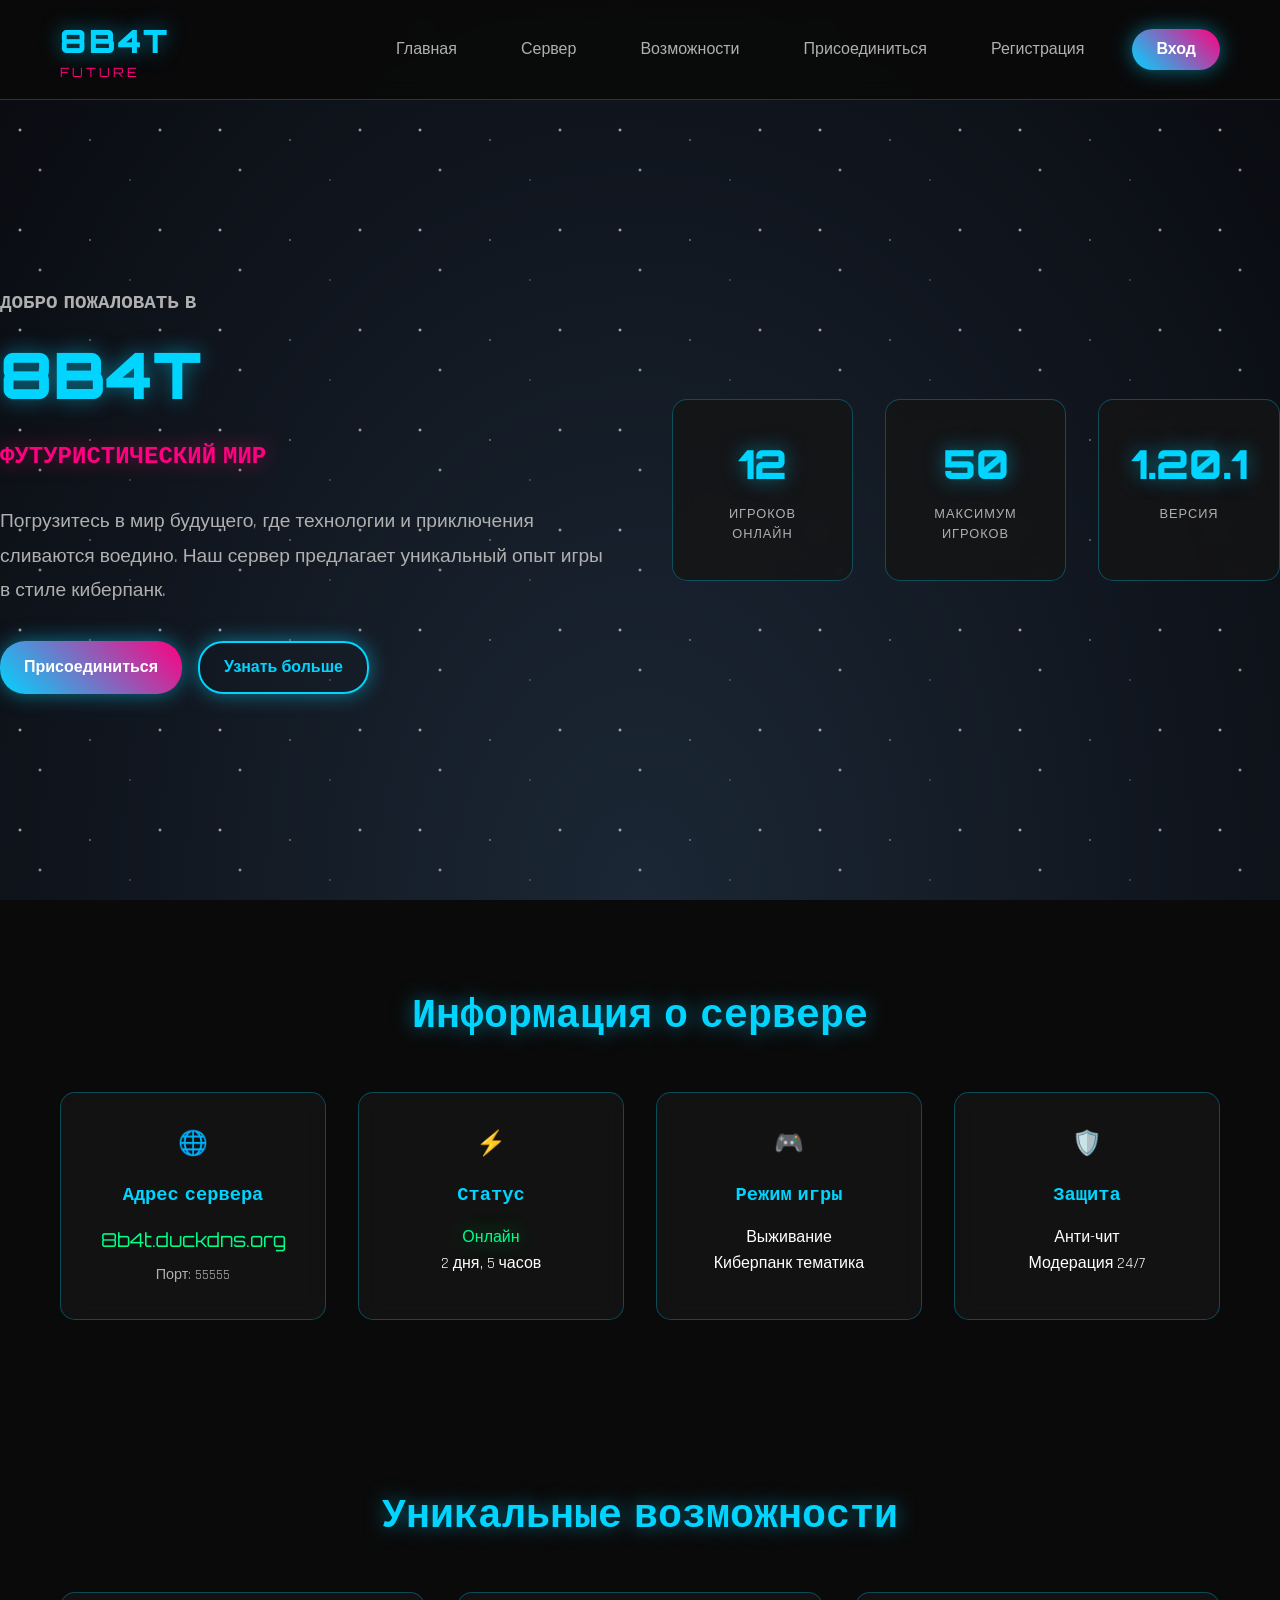
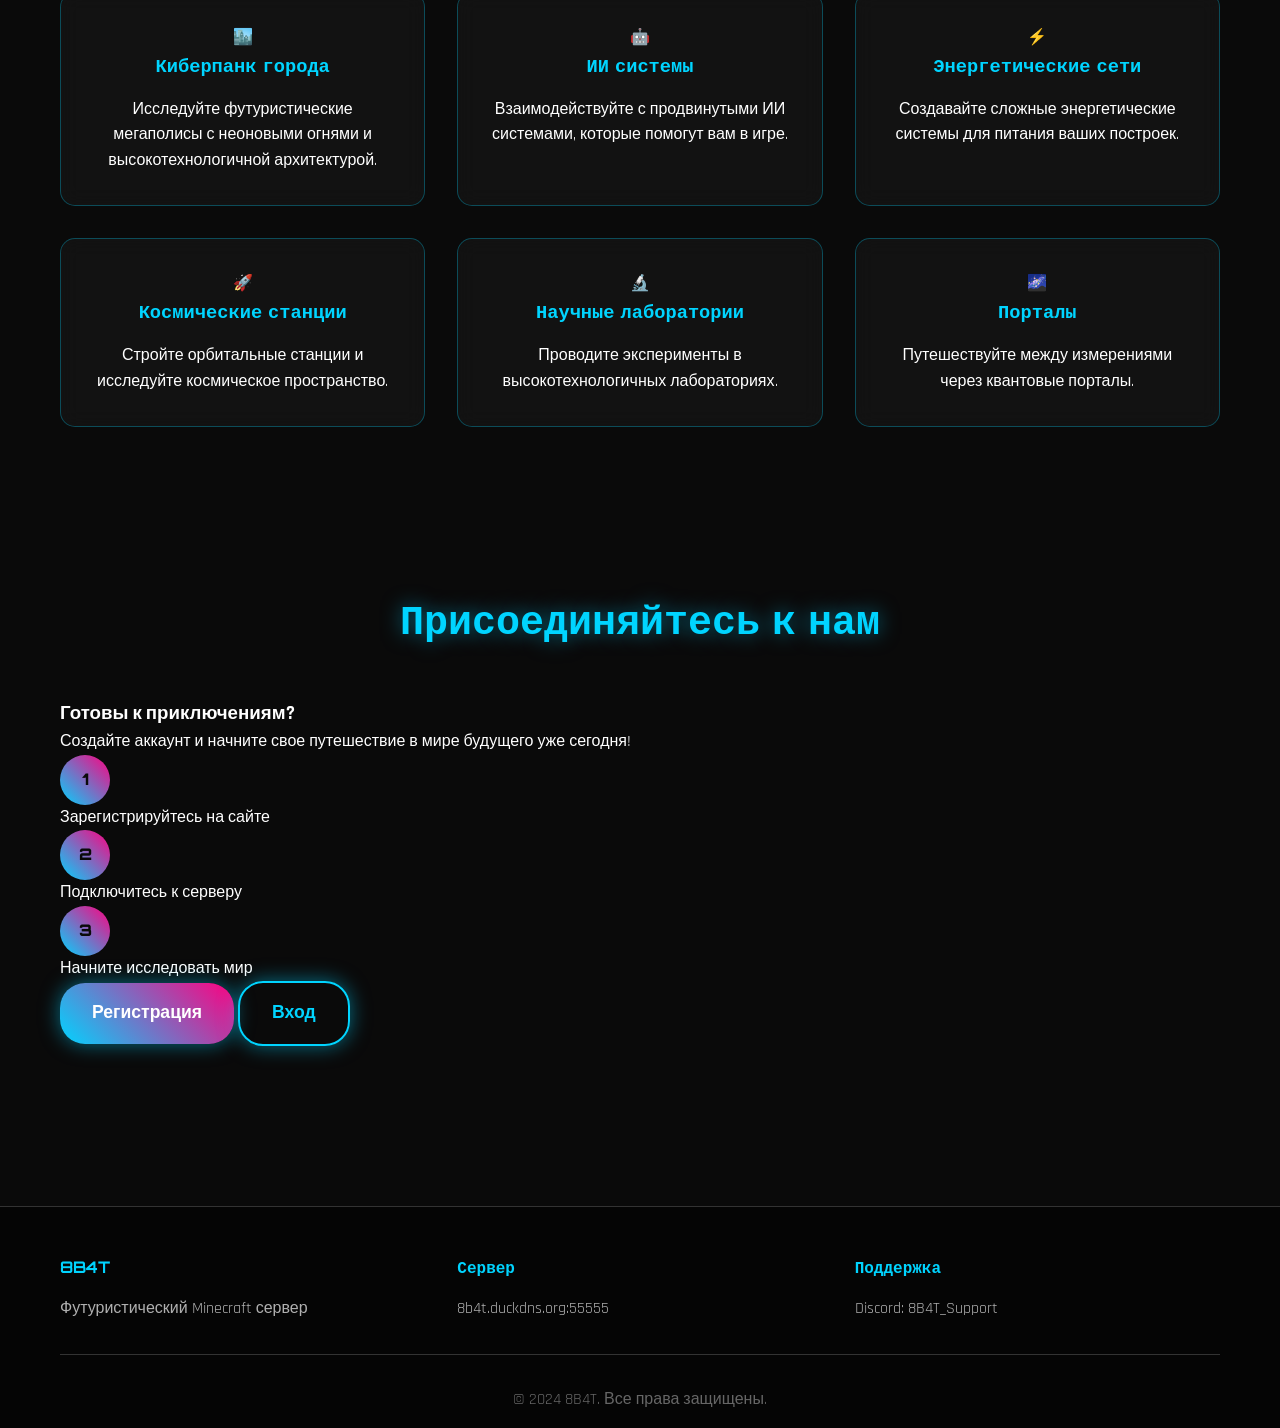
==== index.html @ 289419cd "Checkpoint before follow-up message Co-authored-by: dmitrievila951 <dmitrievila951@gmail.com>" ====
<!DOCTYPE html>
<html lang="ru">
<head>
    <meta charset="UTF-8">
    <meta name="viewport" content="width=device-width, initial-scale=1.0">
    <title>8B4T - Футуристический Minecraft Сервер</title>
    <link rel="stylesheet" href="static/css/style.css">
    <link href="https://fonts.googleapis.com/css2?family=Orbitron:wght@400;700;900&family=Rajdhani:wght@300;400;500;600;700&display=swap" rel="stylesheet">
</head>
<body>
    <div class="stars"></div>
    <div class="twinkling"></div>
    
    <nav class="navbar">
        <div class="nav-container">
            <div class="nav-logo">
                <span class="logo-text">8B4T</span>
                <span class="logo-subtitle">FUTURE</span>
            </div>
            <div class="nav-links">
                <a href="#home" class="nav-link">Главная</a>
                <a href="#server" class="nav-link">Сервер</a>
                <a href="#features" class="nav-link">Возможности</a>
                <a href="#join" class="nav-link">Присоединиться</a>
                <a href="register.html" class="nav-link">Регистрация</a>
                <a href="login.html" class="nav-link login-btn">Вход</a>
            </div>
        </div>
    </nav>

    <main>
        <!-- Hero Section -->
        <section id="home" class="hero">
            <div class="hero-content">
                <div class="hero-text">
                    <h1 class="hero-title">
                        <span class="title-line">ДОБРО ПОЖАЛОВАТЬ В</span>
                        <span class="title-main">8B4T</span>
                        <span class="title-subtitle">ФУТУРИСТИЧЕСКИЙ МИР</span>
                    </h1>
                    <p class="hero-description">
                        Погрузитесь в мир будущего, где технологии и приключения сливаются воедино. 
                        Наш сервер предлагает уникальный опыт игры в стиле киберпанк.
                    </p>
                    <div class="hero-buttons">
                        <a href="#join" class="btn btn-primary">Присоединиться</a>
                        <a href="#server" class="btn btn-secondary">Узнать больше</a>
                    </div>
                </div>
                <div class="hero-stats">
                    <div class="stat-item">
                        <div class="stat-number" id="player-count">12</div>
                        <div class="stat-label">Игроков онлайн</div>
                    </div>
                    <div class="stat-item">
                        <div class="stat-number">50</div>
                        <div class="stat-label">Максимум игроков</div>
                    </div>
                    <div class="stat-item">
                        <div class="stat-number">1.20.1</div>
                        <div class="stat-label">Версия</div>
                    </div>
                </div>
            </div>
        </section>

        <!-- Server Info Section -->
        <section id="server" class="server-info">
            <div class="container">
                <h2 class="section-title">Информация о сервере</h2>
                <div class="server-grid">
                    <div class="server-card">
                        <div class="card-icon">🌐</div>
                        <h3>Адрес сервера</h3>
                        <p class="server-address">8b4t.duckdns.org</p>
                        <p class="server-port">Порт: 55555</p>
                    </div>
                    <div class="server-card">
                        <div class="card-icon">⚡</div>
                        <h3>Статус</h3>
                        <p class="status online" id="server-status">Онлайн</p>
                        <p class="uptime" id="server-uptime">2 дня, 5 часов</p>
                    </div>
                    <div class="server-card">
                        <div class="card-icon">🎮</div>
                        <h3>Режим игры</h3>
                        <p>Выживание</p>
                        <p>Киберпанк тематика</p>
                    </div>
                    <div class="server-card">
                        <div class="card-icon">🛡️</div>
                        <h3>Защита</h3>
                        <p>Анти-чит</p>
                        <p>Модерация 24/7</p>
                    </div>
                </div>
            </div>
        </section>

        <!-- Features Section -->
        <section id="features" class="features">
            <div class="container">
                <h2 class="section-title">Уникальные возможности</h2>
                <div class="features-grid">
                    <div class="feature-card">
                        <div class="feature-icon">🏙️</div>
                        <h3>Киберпанк города</h3>
                        <p>Исследуйте футуристические мегаполисы с неоновыми огнями и высокотехнологичной архитектурой.</p>
                    </div>
                    <div class="feature-card">
                        <div class="feature-icon">🤖</div>
                        <h3>ИИ системы</h3>
                        <p>Взаимодействуйте с продвинутыми ИИ системами, которые помогут вам в игре.</p>
                    </div>
                    <div class="feature-card">
                        <div class="feature-icon">⚡</div>
                        <h3>Энергетические сети</h3>
                        <p>Создавайте сложные энергетические системы для питания ваших построек.</p>
                    </div>
                    <div class="feature-card">
                        <div class="feature-icon">🚀</div>
                        <h3>Космические станции</h3>
                        <p>Стройте орбитальные станции и исследуйте космическое пространство.</p>
                    </div>
                    <div class="feature-card">
                        <div class="feature-icon">🔬</div>
                        <h3>Научные лаборатории</h3>
                        <p>Проводите эксперименты в высокотехнологичных лабораториях.</p>
                    </div>
                    <div class="feature-card">
                        <div class="feature-icon">🌌</div>
                        <h3>Порталы</h3>
                        <p>Путешествуйте между измерениями через квантовые порталы.</p>
                    </div>
                </div>
            </div>
        </section>

        <!-- Join Section -->
        <section id="join" class="join-section">
            <div class="container">
                <h2 class="section-title">Присоединяйтесь к нам</h2>
                <div class="join-content">
                    <div class="join-text">
                        <h3>Готовы к приключениям?</h3>
                        <p>Создайте аккаунт и начните свое путешествие в мире будущего уже сегодня!</p>
                        <div class="join-steps">
                            <div class="step">
                                <div class="step-number">1</div>
                                <div class="step-text">Зарегистрируйтесь на сайте</div>
                            </div>
                            <div class="step">
                                <div class="step-number">2</div>
                                <div class="step-text">Подключитесь к серверу</div>
                            </div>
                            <div class="step">
                                <div class="step-number">3</div>
                                <div class="step-text">Начните исследовать мир</div>
                            </div>
                        </div>
                    </div>
                    <div class="join-actions">
                        <a href="register.html" class="btn btn-primary btn-large">Регистрация</a>
                        <a href="login.html" class="btn btn-secondary btn-large">Вход</a>
                    </div>
                </div>
            </div>
        </section>
    </main>

    <footer class="footer">
        <div class="container">
            <div class="footer-content">
                <div class="footer-section">
                    <h4>8B4T</h4>
                    <p>Футуристический Minecraft сервер</p>
                </div>
                <div class="footer-section">
                    <h4>Сервер</h4>
                    <p>8b4t.duckdns.org:55555</p>
                </div>
                <div class="footer-section">
                    <h4>Поддержка</h4>
                    <p>Discord: 8B4T_Support</p>
                </div>
            </div>
            <div class="footer-bottom">
                <p>&copy; 2024 8B4T. Все права защищены.</p>
            </div>
        </div>
    </footer>

    <script src="static/js/main.js"></script>
</body>
</html>
---- static/css/style.css ----
/* Основные переменные */
:root {
    --primary-color: #00d4ff;
    --secondary-color: #ff0080;
    --accent-color: #00ff88;
    --background-dark: #0a0a0a;
    --background-darker: #050505;
    --text-primary: #ffffff;
    --text-secondary: #b0b0b0;
    --text-muted: #666666;
    --border-color: #333333;
    --card-bg: rgba(20, 20, 20, 0.8);
    --card-border: rgba(0, 212, 255, 0.3);
    --glow-primary: 0 0 20px rgba(0, 212, 255, 0.5);
    --glow-secondary: 0 0 20px rgba(255, 0, 128, 0.5);
    --glow-accent: 0 0 20px rgba(0, 255, 136, 0.5);
    --font-primary: 'Orbitron', monospace;
    --font-secondary: 'Rajdhani', sans-serif;
}

/* Сброс стилей */
* {
    margin: 0;
    padding: 0;
    box-sizing: border-box;
}

/* Анимация звезд */
@keyframes twinkle {
    0%, 100% { opacity: 0.3; }
    50% { opacity: 1; }
}

@keyframes float {
    0%, 100% { transform: translateY(0px); }
    50% { transform: translateY(-10px); }
}

@keyframes glow {
    0%, 100% { box-shadow: var(--glow-primary); }
    50% { box-shadow: 0 0 30px rgba(0, 212, 255, 0.8); }
}

@keyframes pulse {
    0%, 100% { transform: scale(1); }
    50% { transform: scale(1.05); }
}

/* Фон со звездами */
.stars {
    position: fixed;
    top: 0;
    left: 0;
    width: 100%;
    height: 100%;
    background: radial-gradient(ellipse at bottom, #1b2735 0%, #090a0f 100%);
    z-index: -2;
}

.twinkling {
    position: fixed;
    top: 0;
    left: 0;
    width: 100%;
    height: 100%;
    background-image: 
        radial-gradient(2px 2px at 20px 30px, #eee, transparent),
        radial-gradient(2px 2px at 40px 70px, rgba(255,255,255,0.8), transparent),
        radial-gradient(1px 1px at 90px 40px, #fff, transparent),
        radial-gradient(1px 1px at 130px 80px, rgba(255,255,255,0.6), transparent),
        radial-gradient(2px 2px at 160px 30px, #ddd, transparent);
    background-repeat: repeat;
    background-size: 200px 100px;
    animation: twinkle 4s ease-in-out infinite;
    z-index: -1;
}

/* Основные стили */
body {
    font-family: var(--font-secondary);
    background: var(--background-dark);
    color: var(--text-primary);
    line-height: 1.6;
    overflow-x: hidden;
}

.container {
    max-width: 1200px;
    margin: 0 auto;
    padding: 0 20px;
}

/* Навигация */
.navbar {
    position: fixed;
    top: 0;
    left: 0;
    right: 0;
    background: rgba(10, 10, 10, 0.95);
    backdrop-filter: blur(10px);
    border-bottom: 1px solid var(--border-color);
    z-index: 1000;
    padding: 1rem 0;
}

.nav-container {
    max-width: 1200px;
    margin: 0 auto;
    padding: 0 20px;
    display: flex;
    justify-content: space-between;
    align-items: center;
}

.nav-logo {
    display: flex;
    flex-direction: column;
    align-items: flex-start;
}

.logo-link {
    text-decoration: none;
    color: var(--text-primary);
}

.logo-text {
    font-family: var(--font-primary);
    font-size: 2rem;
    font-weight: 900;
    color: var(--primary-color);
    text-shadow: var(--glow-primary);
    letter-spacing: 2px;
}

.logo-subtitle {
    font-family: var(--font-primary);
    font-size: 0.8rem;
    color: var(--secondary-color);
    letter-spacing: 3px;
    margin-top: -5px;
}

.nav-links {
    display: flex;
    gap: 2rem;
    align-items: center;
}

.nav-link {
    color: var(--text-secondary);
    text-decoration: none;
    font-weight: 500;
    transition: all 0.3s ease;
    position: relative;
    padding: 0.5rem 1rem;
    border-radius: 5px;
}

.nav-link:hover {
    color: var(--primary-color);
    text-shadow: var(--glow-primary);
}

.nav-link::after {
    content: '';
    position: absolute;
    bottom: 0;
    left: 50%;
    width: 0;
    height: 2px;
    background: var(--primary-color);
    transition: all 0.3s ease;
    transform: translateX(-50%);
}

.nav-link:hover::after {
    width: 100%;
}

.login-btn {
    background: linear-gradient(45deg, var(--primary-color), var(--secondary-color));
    color: var(--text-primary) !important;
    padding: 0.5rem 1.5rem !important;
    border-radius: 25px;
    font-weight: 600;
    box-shadow: var(--glow-primary);
}

.login-btn:hover {
    transform: translateY(-2px);
    box-shadow: 0 5px 20px rgba(0, 212, 255, 0.6);
}

/* Кнопки */
.btn {
    display: inline-flex;
    align-items: center;
    gap: 0.5rem;
    padding: 0.75rem 1.5rem;
    border: none;
    border-radius: 25px;
    font-family: var(--font-secondary);
    font-weight: 600;
    text-decoration: none;
    cursor: pointer;
    transition: all 0.3s ease;
    position: relative;
    overflow: hidden;
}

.btn-primary {
    background: linear-gradient(45deg, var(--primary-color), var(--secondary-color));
    color: var(--text-primary);
    box-shadow: var(--glow-primary);
}

.btn-primary:hover {
    transform: translateY(-2px);
    box-shadow: 0 5px 20px rgba(0, 212, 255, 0.6);
}

.btn-secondary {
    background: transparent;
    color: var(--primary-color);
    border: 2px solid var(--primary-color);
    box-shadow: var(--glow-primary);
}

.btn-secondary:hover {
    background: var(--primary-color);
    color: var(--background-dark);
    transform: translateY(-2px);
}

.btn-large {
    padding: 1rem 2rem;
    font-size: 1.1rem;
}

.btn-full {
    width: 100%;
    justify-content: center;
}

/* Главная страница */
.hero {
    min-height: 100vh;
    display: flex;
    align-items: center;
    padding-top: 80px;
}

.hero-content {
    display: grid;
    grid-template-columns: 1fr 1fr;
    gap: 4rem;
    align-items: center;
}

.hero-title {
    font-family: var(--font-primary);
    margin-bottom: 2rem;
}

.title-line {
    display: block;
    font-size: 1.2rem;
    color: var(--text-secondary);
    margin-bottom: 0.5rem;
}

.title-main {
    display: block;
    font-size: 4rem;
    font-weight: 900;
    color: var(--primary-color);
    text-shadow: var(--glow-primary);
    margin-bottom: 0.5rem;
    animation: pulse 3s ease-in-out infinite;
}

.title-subtitle {
    display: block;
    font-size: 1.5rem;
    color: var(--secondary-color);
    text-shadow: var(--glow-secondary);
}

.hero-description {
    font-size: 1.2rem;
    color: var(--text-secondary);
    margin-bottom: 2rem;
    line-height: 1.8;
}

.hero-buttons {
    display: flex;
    gap: 1rem;
    flex-wrap: wrap;
}

.hero-stats {
    display: grid;
    grid-template-columns: repeat(3, 1fr);
    gap: 2rem;
}

.stat-item {
    text-align: center;
    padding: 2rem;
    background: var(--card-bg);
    border: 1px solid var(--card-border);
    border-radius: 15px;
    backdrop-filter: blur(10px);
    transition: all 0.3s ease;
}

.stat-item:hover {
    transform: translateY(-5px);
    box-shadow: var(--glow-primary);
}

.stat-number {
    font-family: var(--font-primary);
    font-size: 2.5rem;
    font-weight: 900;
    color: var(--primary-color);
    text-shadow: var(--glow-primary);
    margin-bottom: 0.5rem;
}

.stat-label {
    color: var(--text-secondary);
    font-size: 0.9rem;
    text-transform: uppercase;
    letter-spacing: 1px;
}

/* Секции */
.server-info, .features, .join-section {
    padding: 5rem 0;
}

.section-title {
    font-family: var(--font-primary);
    font-size: 2.5rem;
    text-align: center;
    margin-bottom: 3rem;
    color: var(--primary-color);
    text-shadow: var(--glow-primary);
}

.server-grid, .features-grid {
    display: grid;
    grid-template-columns: repeat(auto-fit, minmax(250px, 1fr));
    gap: 2rem;
}

.server-card, .feature-card {
    background: var(--card-bg);
    border: 1px solid var(--card-border);
    border-radius: 15px;
    padding: 2rem;
    text-align: center;
    backdrop-filter: blur(10px);
    transition: all 0.3s ease;
}

.server-card:hover, .feature-card:hover {
    transform: translateY(-5px);
    box-shadow: var(--glow-primary);
}

.card-icon {
    font-size: 3rem;
    margin-bottom: 1rem;
}

.server-card h3, .feature-card h3 {
    font-family: var(--font-primary);
    color: var(--primary-color);
    margin-bottom: 1rem;
}

.server-address {
    font-family: var(--font-primary);
    font-size: 1.2rem;
    color: var(--accent-color);
    margin-bottom: 0.5rem;
}

.server-port {
    color: var(--text-secondary);
    font-size: 0.9rem;
}

.status.online {
    color: var(--accent-color);
    text-shadow: var(--glow-accent);
}

/* Формы авторизации */
.auth-main {
    min-height: 100vh;
    display: flex;
    align-items: center;
    justify-content: center;
    padding-top: 80px;
}

.auth-container {
    width: 100%;
    max-width: 400px;
    padding: 0 20px;
}

.auth-card {
    background: var(--card-bg);
    border: 1px solid var(--card-border);
    border-radius: 20px;
    padding: 2rem;
    backdrop-filter: blur(10px);
    box-shadow: var(--glow-primary);
}

.auth-header {
    text-align: center;
    margin-bottom: 2rem;
}

.auth-title {
    font-family: var(--font-primary);
    font-size: 2rem;
    color: var(--primary-color);
    margin-bottom: 0.5rem;
}

.auth-subtitle {
    color: var(--text-secondary);
}

.auth-form {
    display: flex;
    flex-direction: column;
    gap: 1.5rem;
}

.form-group {
    position: relative;
}

.form-label {
    display: block;
    margin-bottom: 0.5rem;
    color: var(--text-secondary);
    font-weight: 500;
}

.input-container {
    position: relative;
}

.form-input {
    width: 100%;
    padding: 1rem;
    background: rgba(255, 255, 255, 0.05);
    border: 1px solid var(--border-color);
    border-radius: 10px;
    color: var(--text-primary);
    font-size: 1rem;
    transition: all 0.3s ease;
}

.form-input:focus {
    outline: none;
    border-color: var(--primary-color);
    box-shadow: var(--glow-primary);
    background: rgba(255, 255, 255, 0.1);
}

.input-border {
    position: absolute;
    bottom: 0;
    left: 0;
    width: 0;
    height: 2px;
    background: var(--primary-color);
    transition: width 0.3s ease;
}

.form-input:focus + .input-border {
    width: 100%;
}

.password-toggle {
    position: absolute;
    right: 1rem;
    top: 50%;
    transform: translateY(-50%);
    background: none;
    border: none;
    color: var(--text-secondary);
    cursor: pointer;
    font-size: 1.2rem;
}

.password-strength {
    margin-top: 0.5rem;
}

.strength-bar {
    width: 100%;
    height: 4px;
    background: var(--border-color);
    border-radius: 2px;
    overflow: hidden;
}

.strength-fill {
    height: 100%;
    background: var(--primary-color);
    transition: width 0.3s ease;
}

.strength-text {
    font-size: 0.8rem;
    color: var(--text-secondary);
    margin-top: 0.25rem;
}

.validation-info {
    margin-top: 0.5rem;
}

.validation-text {
    font-size: 0.8rem;
    color: var(--text-muted);
}

.password-match {
    margin-top: 0.5rem;
    font-size: 0.8rem;
    color: var(--secondary-color);
}

.checkbox-container {
    display: flex;
    align-items: flex-start;
    gap: 0.5rem;
    cursor: pointer;
}

.checkbox-container input[type="checkbox"] {
    display: none;
}

.checkmark {
    width: 20px;
    height: 20px;
    border: 2px solid var(--border-color);
    border-radius: 4px;
    position: relative;
    flex-shrink: 0;
    margin-top: 2px;
}

.checkbox-container input[type="checkbox"]:checked + .checkmark {
    background: var(--primary-color);
    border-color: var(--primary-color);
}

.checkbox-container input[type="checkbox"]:checked + .checkmark::after {
    content: '✓';
    position: absolute;
    top: 50%;
    left: 50%;
    transform: translate(-50%, -50%);
    color: var(--background-dark);
    font-weight: bold;
}

.checkbox-text {
    font-size: 0.9rem;
    color: var(--text-secondary);
    line-height: 1.4;
}

.link {
    color: var(--primary-color);
    text-decoration: none;
    transition: color 0.3s ease;
}

.link:hover {
    color: var(--accent-color);
}

.auth-footer {
    text-align: center;
    margin-top: 2rem;
    padding-top: 2rem;
    border-top: 1px solid var(--border-color);
}

.security-info {
    margin-top: 2rem;
    padding: 1rem;
    background: rgba(0, 255, 136, 0.1);
    border: 1px solid rgba(0, 255, 136, 0.3);
    border-radius: 10px;
    display: flex;
    align-items: center;
    gap: 1rem;
}

.security-icon {
    font-size: 1.5rem;
}

/* Сообщения */
.flash-messages {
    margin-bottom: 1.5rem;
}

.flash-message {
    padding: 1rem;
    border-radius: 10px;
    margin-bottom: 0.5rem;
    font-weight: 500;
}

.flash-success {
    background: rgba(0, 255, 136, 0.1);
    border: 1px solid rgba(0, 255, 136, 0.3);
    color: var(--accent-color);
}

.flash-error {
    background: rgba(255, 0, 128, 0.1);
    border: 1px solid rgba(255, 0, 128, 0.3);
    color: var(--secondary-color);
}

.flash-info {
    background: rgba(0, 212, 255, 0.1);
    border: 1px solid rgba(0, 212, 255, 0.3);
    color: var(--primary-color);
}

/* Панель управления */
.dashboard-main {
    padding-top: 100px;
    min-height: 100vh;
}

.dashboard-header {
    text-align: center;
    margin-bottom: 3rem;
}

.dashboard-title {
    font-family: var(--font-primary);
    font-size: 2.5rem;
    color: var(--primary-color);
    margin-bottom: 0.5rem;
}

.dashboard-subtitle {
    color: var(--text-secondary);
    font-size: 1.2rem;
}

.dashboard-grid {
    display: grid;
    grid-template-columns: repeat(auto-fit, minmax(300px, 1fr));
    gap: 2rem;
    margin-bottom: 3rem;
}

.dashboard-card {
    background: var(--card-bg);
    border: 1px solid var(--card-border);
    border-radius: 15px;
    overflow: hidden;
    backdrop-filter: blur(10px);
    transition: all 0.3s ease;
}

.dashboard-card:hover {
    transform: translateY(-5px);
    box-shadow: var(--glow-primary);
}

.card-header {
    background: rgba(0, 212, 255, 0.1);
    padding: 1.5rem;
    display: flex;
    justify-content: space-between;
    align-items: center;
    border-bottom: 1px solid var(--card-border);
}

.card-header h3 {
    font-family: var(--font-primary);
    color: var(--primary-color);
    margin: 0;
}

.card-icon {
    font-size: 1.5rem;
}

.card-content {
    padding: 1.5rem;
}

.info-item {
    display: flex;
    justify-content: space-between;
    align-items: center;
    padding: 0.5rem 0;
    border-bottom: 1px solid rgba(255, 255, 255, 0.1);
}

.info-item:last-child {
    border-bottom: none;
}

.info-label {
    color: var(--text-secondary);
    font-weight: 500;
}

.info-value {
    color: var(--text-primary);
    font-weight: 600;
}

/* Статус сервера */
.server-status-widget {
    text-align: center;
}

.status-indicator {
    display: inline-flex;
    align-items: center;
    gap: 0.5rem;
    padding: 0.5rem 1rem;
    border-radius: 25px;
    margin-bottom: 1rem;
}

.status-indicator.online {
    background: rgba(0, 255, 136, 0.1);
    border: 1px solid rgba(0, 255, 136, 0.3);
    color: var(--accent-color);
}

.status-dot {
    width: 10px;
    height: 10px;
    border-radius: 50%;
    background: var(--accent-color);
    animation: pulse 2s ease-in-out infinite;
}

.server-stats {
    display: grid;
    grid-template-columns: repeat(3, 1fr);
    gap: 1rem;
}

.stat-row {
    text-align: center;
}

.stat-label {
    display: block;
    font-size: 0.8rem;
    color: var(--text-secondary);
    margin-bottom: 0.25rem;
}

.stat-value {
    font-family: var(--font-primary);
    font-size: 1.2rem;
    color: var(--primary-color);
}

/* Быстрые действия */
.quick-actions {
    display: flex;
    flex-direction: column;
    gap: 1rem;
}

.action-btn {
    display: flex;
    align-items: center;
    gap: 0.5rem;
    padding: 1rem;
    background: rgba(255, 255, 255, 0.05);
    border: 1px solid var(--border-color);
    border-radius: 10px;
    color: var(--text-primary);
    text-decoration: none;
    transition: all 0.3s ease;
    cursor: pointer;
}

.action-btn:hover {
    background: rgba(0, 212, 255, 0.1);
    border-color: var(--primary-color);
    transform: translateX(5px);
}

.action-icon {
    font-size: 1.2rem;
}

/* Подключение */
.connection-info {
    margin-bottom: 1.5rem;
}

.connection-item {
    display: flex;
    align-items: center;
    gap: 1rem;
    padding: 0.5rem 0;
    border-bottom: 1px solid rgba(255, 255, 255, 0.1);
}

.connection-item:last-child {
    border-bottom: none;
}

.connection-label {
    color: var(--text-secondary);
    font-weight: 500;
    min-width: 80px;
}

.connection-value {
    font-family: var(--font-primary);
    color: var(--primary-color);
    flex: 1;
}

.copy-btn {
    background: none;
    border: none;
    color: var(--text-secondary);
    cursor: pointer;
    font-size: 1rem;
    transition: color 0.3s ease;
}

.copy-btn:hover {
    color: var(--primary-color);
}

.connection-steps {
    background: rgba(255, 255, 255, 0.05);
    padding: 1rem;
    border-radius: 10px;
}

.connection-steps h4 {
    color: var(--primary-color);
    margin-bottom: 1rem;
}

.connection-steps ol {
    padding-left: 1.5rem;
}

.connection-steps li {
    margin-bottom: 0.5rem;
    color: var(--text-secondary);
}

/* Уведомления */
.notifications-section {
    background: var(--card-bg);
    border: 1px solid var(--card-border);
    border-radius: 15px;
    padding: 2rem;
    backdrop-filter: blur(10px);
}

.notifications-section h3 {
    font-family: var(--font-primary);
    color: var(--primary-color);
    margin-bottom: 1.5rem;
}

.notifications-list {
    display: flex;
    flex-direction: column;
    gap: 1rem;
}

.notification-item {
    display: flex;
    gap: 1rem;
    padding: 1rem;
    background: rgba(255, 255, 255, 0.05);
    border-radius: 10px;
    transition: all 0.3s ease;
}

.notification-item:hover {
    background: rgba(255, 255, 255, 0.1);
    transform: translateX(5px);
}

.notification-icon {
    font-size: 1.5rem;
    flex-shrink: 0;
}

.notification-content h4 {
    color: var(--primary-color);
    margin-bottom: 0.5rem;
}

.notification-content p {
    color: var(--text-secondary);
    margin-bottom: 0.5rem;
}

.notification-time {
    font-size: 0.8rem;
    color: var(--text-muted);
}

/* Информация о сервере */
.server-info-main {
    padding-top: 100px;
    min-height: 100vh;
}

.server-info-header {
    text-align: center;
    margin-bottom: 3rem;
}

.server-info-title {
    font-family: var(--font-primary);
    font-size: 2.5rem;
    color: var(--primary-color);
    margin-bottom: 0.5rem;
}

.server-info-subtitle {
    color: var(--text-secondary);
    font-size: 1.2rem;
}

.server-section {
    margin-bottom: 4rem;
}

.info-grid {
    display: grid;
    grid-template-columns: repeat(auto-fit, minmax(200px, 1fr));
    gap: 2rem;
}

.info-card {
    background: var(--card-bg);
    border: 1px solid var(--card-border);
    border-radius: 15px;
    padding: 2rem;
    text-align: center;
    backdrop-filter: blur(10px);
    transition: all 0.3s ease;
}

.info-card:hover {
    transform: translateY(-5px);
    box-shadow: var(--glow-primary);
}

.info-icon {
    font-size: 3rem;
    margin-bottom: 1rem;
}

.info-card h3 {
    font-family: var(--font-primary);
    color: var(--primary-color);
    margin-bottom: 1rem;
}

.info-value {
    font-family: var(--font-primary);
    font-size: 1.5rem;
    color: var(--accent-color);
    margin-bottom: 0.5rem;
}

.info-description {
    color: var(--text-secondary);
    font-size: 0.9rem;
}

/* Статус */
.status-container {
    display: flex;
    justify-content: center;
}

.status-card {
    background: var(--card-bg);
    border: 1px solid var(--card-border);
    border-radius: 15px;
    padding: 2rem;
    backdrop-filter: blur(10px);
    min-width: 300px;
}

.status-header {
    text-align: center;
    margin-bottom: 2rem;
}

.status-details {
    display: flex;
    flex-direction: column;
    gap: 1rem;
}

.status-item {
    display: flex;
    justify-content: space-between;
    align-items: center;
    padding: 0.5rem 0;
    border-bottom: 1px solid rgba(255, 255, 255, 0.1);
}

.status-item:last-child {
    border-bottom: none;
}

.status-label {
    color: var(--text-secondary);
    font-weight: 500;
}

.status-value {
    font-family: var(--font-primary);
    color: var(--primary-color);
}

/* Возможности */
.features-grid {
    display: grid;
    grid-template-columns: repeat(auto-fit, minmax(300px, 1fr));
    gap: 2rem;
}

.feature-list {
    list-style: none;
    padding: 0;
    margin-top: 1rem;
}

.feature-list li {
    padding: 0.5rem 0;
    color: var(--text-secondary);
    position: relative;
    padding-left: 1.5rem;
}

.feature-list li::before {
    content: '▶';
    position: absolute;
    left: 0;
    color: var(--primary-color);
}

/* Правила */
.rules-container {
    display: flex;
    justify-content: center;
}

.rules-grid {
    display: grid;
    grid-template-columns: repeat(auto-fit, minmax(250px, 1fr));
    gap: 2rem;
    max-width: 1000px;
}

.rule-card {
    background: var(--card-bg);
    border: 1px solid var(--card-border);
    border-radius: 15px;
    padding: 2rem;
    text-align: center;
    backdrop-filter: blur(10px);
    transition: all 0.3s ease;
}

.rule-card:hover {
    transform: translateY(-5px);
    box-shadow: var(--glow-primary);
}

.rule-icon {
    font-size: 3rem;
    margin-bottom: 1rem;
}

.rule-card h3 {
    font-family: var(--font-primary);
    color: var(--primary-color);
    margin-bottom: 1rem;
}

.rule-card p {
    color: var(--text-secondary);
    line-height: 1.6;
}

/* Инструкция по подключению */
.connection-guide {
    max-width: 800px;
    margin: 0 auto;
}

.guide-steps {
    display: flex;
    flex-direction: column;
    gap: 2rem;
    margin-bottom: 3rem;
}

.guide-step {
    display: flex;
    gap: 2rem;
    align-items: flex-start;
    padding: 2rem;
    background: var(--card-bg);
    border: 1px solid var(--card-border);
    border-radius: 15px;
    backdrop-filter: blur(10px);
    transition: all 0.3s ease;
}

.guide-step:hover {
    transform: translateX(10px);
    box-shadow: var(--glow-primary);
}

.step-number {
    width: 50px;
    height: 50px;
    background: linear-gradient(45deg, var(--primary-color), var(--secondary-color));
    border-radius: 50%;
    display: flex;
    align-items: center;
    justify-content: center;
    font-family: var(--font-primary);
    font-weight: 900;
    color: var(--background-dark);
    flex-shrink: 0;
}

.step-content h3 {
    font-family: var(--font-primary);
    color: var(--primary-color);
    margin-bottom: 0.5rem;
}

.step-content p {
    color: var(--text-secondary);
    line-height: 1.6;
}

.connection-actions {
    display: flex;
    gap: 1rem;
    justify-content: center;
    flex-wrap: wrap;
}

.btn-icon {
    font-size: 1.2rem;
}

/* Страницы ошибок */
.error-main {
    min-height: 100vh;
    display: flex;
    align-items: center;
    justify-content: center;
    padding-top: 80px;
}

.error-container {
    text-align: center;
    max-width: 600px;
    padding: 0 20px;
}

.error-content {
    background: var(--card-bg);
    border: 1px solid var(--card-border);
    border-radius: 20px;
    padding: 3rem;
    backdrop-filter: blur(10px);
    box-shadow: var(--glow-primary);
}

.error-code {
    font-family: var(--font-primary);
    font-size: 6rem;
    font-weight: 900;
    color: var(--primary-color);
    text-shadow: var(--glow-primary);
    margin-bottom: 1rem;
    animation: pulse 3s ease-in-out infinite;
}

.error-title {
    font-family: var(--font-primary);
    font-size: 2rem;
    color: var(--text-primary);
    margin-bottom: 1rem;
}

.error-description {
    color: var(--text-secondary);
    font-size: 1.1rem;
    line-height: 1.6;
    margin-bottom: 2rem;
}

.error-actions {
    display: flex;
    gap: 1rem;
    justify-content: center;
    flex-wrap: wrap;
}

/* Футер */
.footer {
    background: var(--background-darker);
    border-top: 1px solid var(--border-color);
    padding: 3rem 0 1rem;
    margin-top: 5rem;
}

.footer-content {
    display: grid;
    grid-template-columns: repeat(auto-fit, minmax(200px, 1fr));
    gap: 2rem;
    margin-bottom: 2rem;
}

.footer-section h4 {
    font-family: var(--font-primary);
    color: var(--primary-color);
    margin-bottom: 1rem;
}

.footer-section p {
    color: var(--text-secondary);
    line-height: 1.6;
}

.footer-bottom {
    text-align: center;
    padding-top: 2rem;
    border-top: 1px solid var(--border-color);
    color: var(--text-muted);
}

/* Адаптивность */
@media (max-width: 768px) {
    .hero-content {
        grid-template-columns: 1fr;
        gap: 2rem;
        text-align: center;
    }
    
    .title-main {
        font-size: 3rem;
    }
    
    .hero-stats {
        grid-template-columns: 1fr;
    }
    
    .nav-links {
        gap: 1rem;
    }
    
    .dashboard-grid {
        grid-template-columns: 1fr;
    }
    
    .server-stats {
        grid-template-columns: 1fr;
    }
    
    .guide-step {
        flex-direction: column;
        text-align: center;
    }
    
    .connection-actions {
        flex-direction: column;
    }
    
    .error-code {
        font-size: 4rem;
    }
}

@media (max-width: 480px) {
    .container {
        padding: 0 15px;
    }
    
    .nav-container {
        padding: 0 15px;
    }
    
    .logo-text {
        font-size: 1.5rem;
    }
    
    .title-main {
        font-size: 2.5rem;
    }
    
    .section-title {
        font-size: 2rem;
    }
    
    .auth-card {
        padding: 1.5rem;
    }
    
    .dashboard-card {
        margin: 0 10px;
    }
}
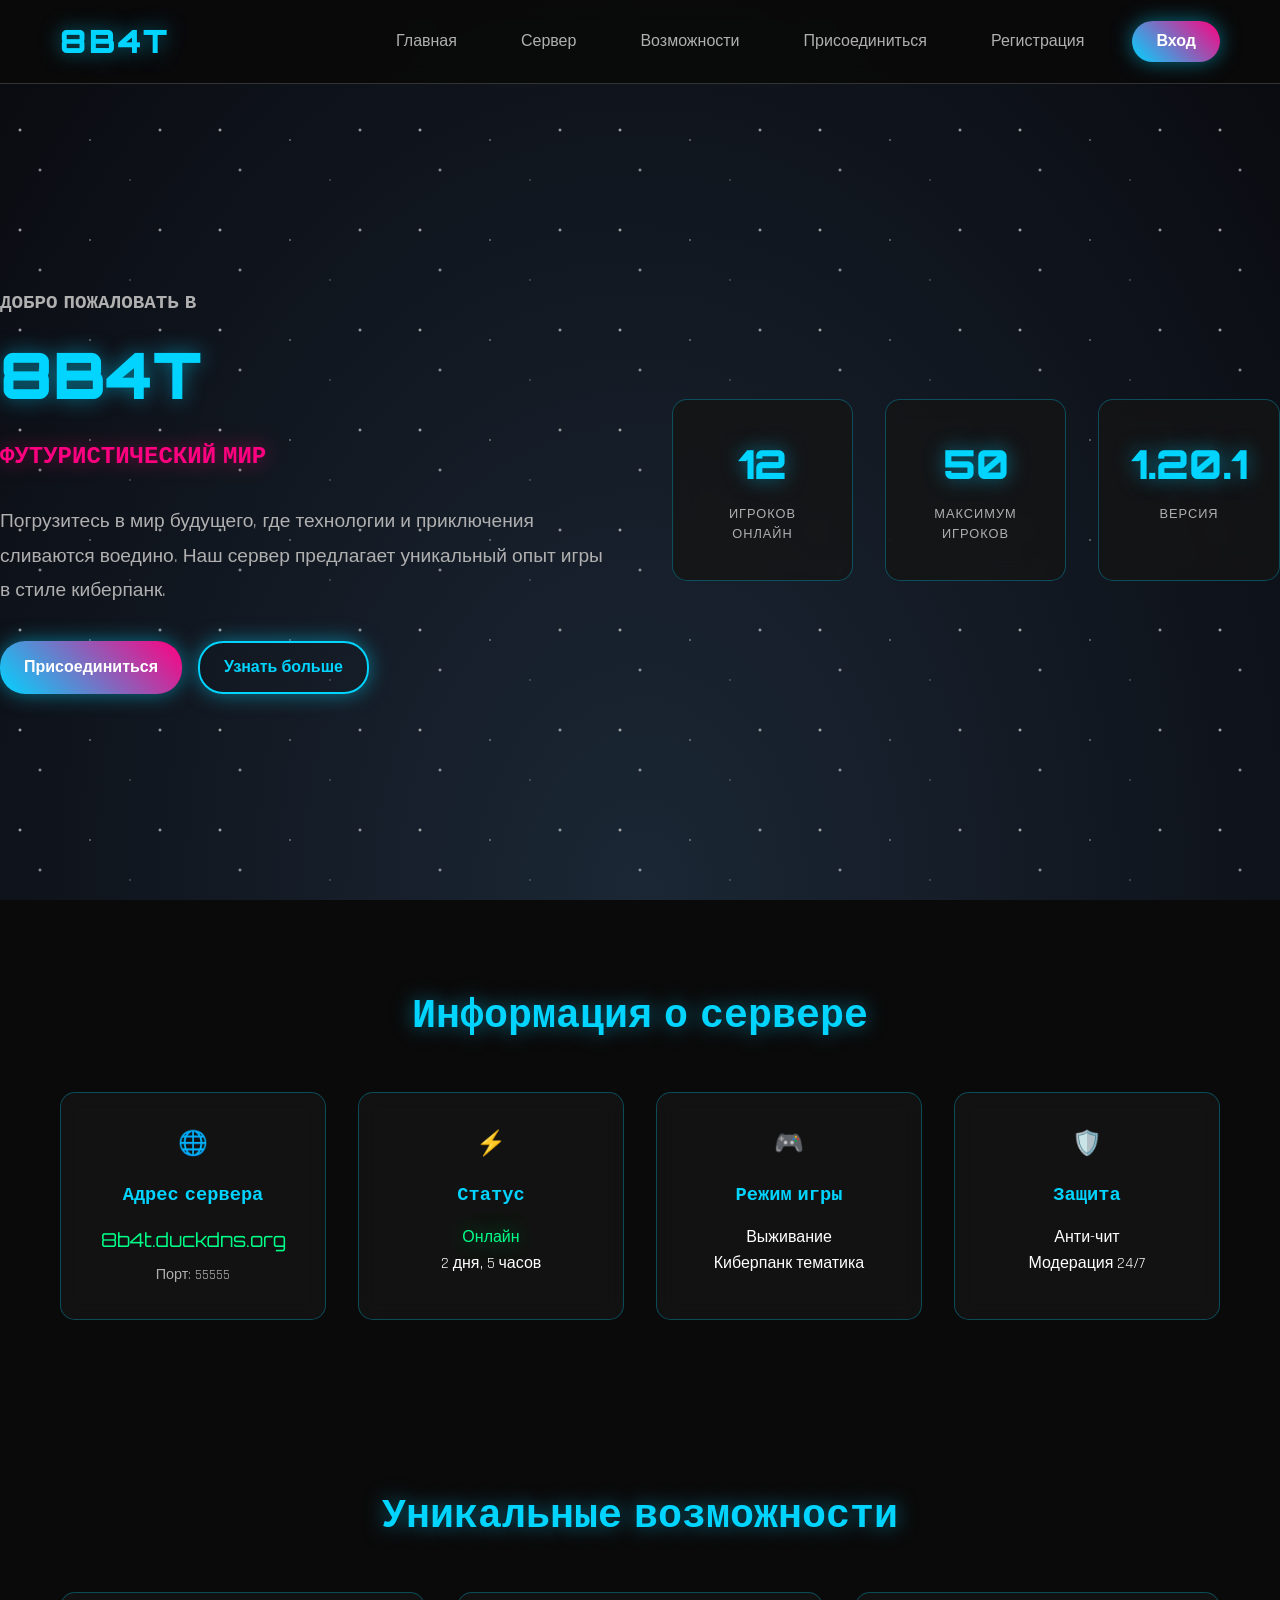
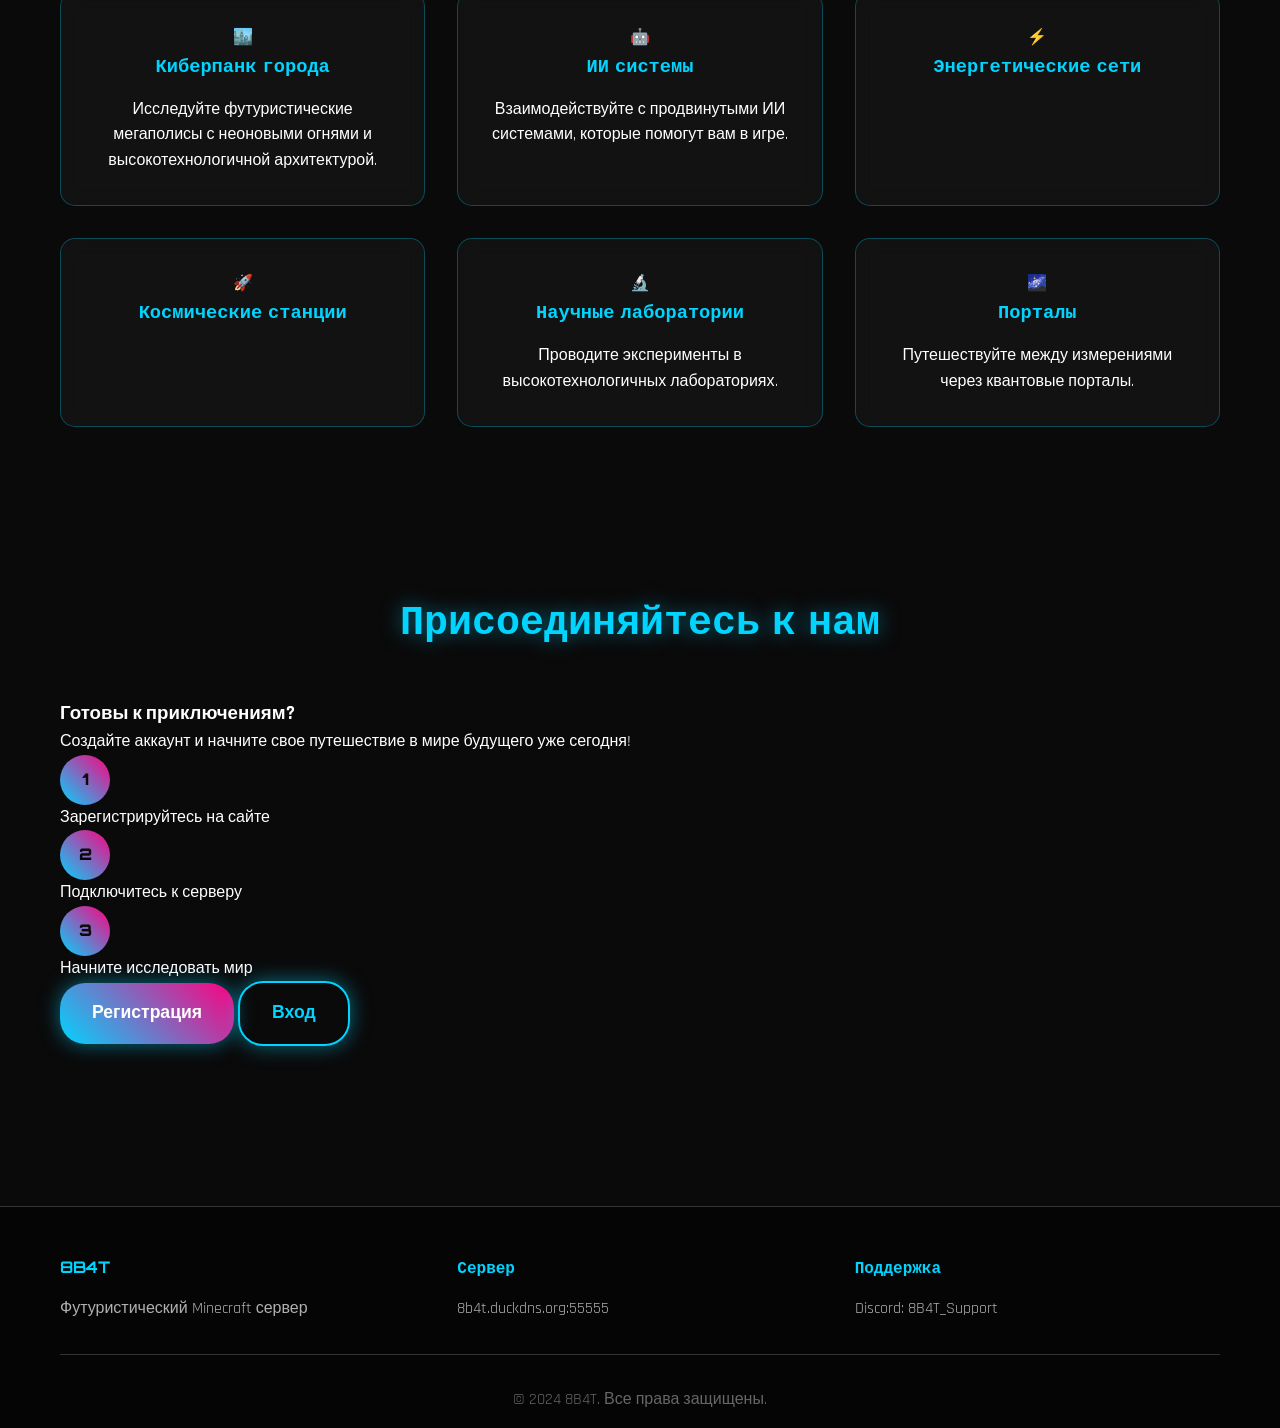
==== commit 9693b319: "Remove CSRF protection and clean up security-related code Co-authored-by: dmitrievila951 <dmitrievil" ====
--- a/index.html
+++ b/index.html
@@ -15,7 +15,6 @@
         <div class="nav-container">
             <div class="nav-logo">
                 <span class="logo-text">8B4T</span>
-                <span class="logo-subtitle">FUTURE</span>
             </div>
             <div class="nav-links">
                 <a href="#home" class="nav-link">Главная</a>
@@ -115,12 +114,10 @@
                     <div class="feature-card">
                         <div class="feature-icon">⚡</div>
                         <h3>Энергетические сети</h3>
-                        <p>Создавайте сложные энергетические системы для питания ваших построек.</p>
                     </div>
                     <div class="feature-card">
                         <div class="feature-icon">🚀</div>
                         <h3>Космические станции</h3>
-                        <p>Стройте орбитальные станции и исследуйте космическое пространство.</p>
                     </div>
                     <div class="feature-card">
                         <div class="feature-icon">🔬</div>
